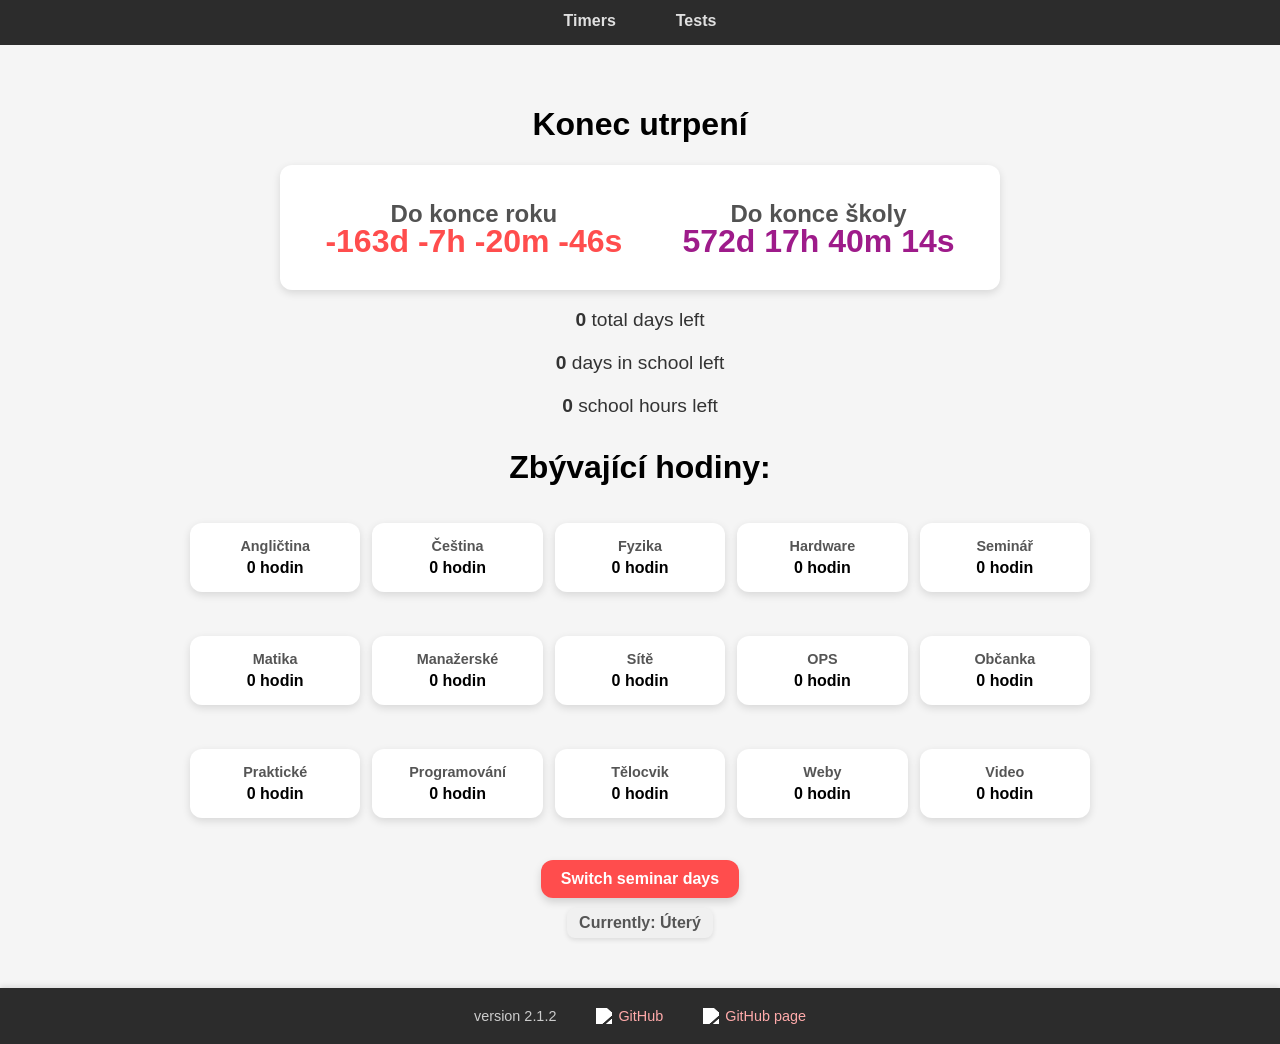
==== index.html @ 87d995f1 "fixed scroll and added a info text about if there are any texts" ====
<!DOCTYPE html>
<html lang="en">
<head>
    <meta charset="UTF-8">
    <meta name="viewport" content="width=device-width, initial-scale=1.0">
    <link rel="stylesheet" href="index.css">
    <link rel="icon" href="https://cdn3.emoji.gg/emojis/8390-suicide.png" type="image/x-icon">
    <title>Suffering counter</title>
</head>
<body>
    <header>
        <a href="https://drhavran.github.io/Suffering-Counter/">Timers</a> 
        <a href="https://drhavran.github.io/Suffering-Counter/test/test.html">Tests</a> 
    </header>
    <header class="hidden">
        <a href="file:///C:/Users/Havran/Desktop/Code/Suffering-Counter/index.html">Local timers</a>
        <a href="file:///C:/Users/Havran/Desktop/Code/Suffering-Counter/test/test.html">Local tests</a>
    </header>

    <h1>Konec utrpení</h1>
    <div id="timers">
        <div class="down">
            <h2>Do konce roku</h2>
            <p id="timer"></p>
        </div>
        <div class="down">
            <h2>Do konce školy</h2>
            <p id="timerLong"></p>
        </div>
    </div>

    <p id="totalDays"></p>
    <p id="daysInSchool"></p>
    <p id="hours"></p>

    <h1>Zbývající hodiny:</h1>
    <div id="specificClasses">
        <p id="Angličtina"></p>
        <p id="Čeština"></p>
        <p id="Fyzika"></p>
        <p id="Hardware"></p>
        <p id="Seminář"></p>
        <p id="Matika"></p>
        <p id="Manažerské"></p>
        <p id="Sítě"></p>
        <p id="OPS"></p>
        <p id="Občanka"></p>
        <p id="Praktické"></p>
        <p id="Programování"></p>
        <p id="Tělocvik"></p>
        <p id="Weby"></p>
        <p id="Video"></p>
    </div>
    <button onclick="switchDays()">Switch seminar days</button>
    <p id="current">Currently: Úterý</p>


    <footer>
        <p>version 2.1.2</p>
        <a href="https://github.com/DrHavran">
            <img src="https://cdn-icons-png.flaticon.com/512/25/25231.png" alt="GitHub" class="github-icon"> GitHub
        </a>
        <a href="https://github.com/DrHavran/Suffering-Counter">
            <img src="https://cdn-icons-png.flaticon.com/512/25/25231.png" alt="GitHub" class="github-icon"> GitHub page
        </a>
    </footer>
    <script src="index.js"></script>
</body>
</html>
---- index.css ----
/* ---------- BASE & LAYOUT ---------- */
html, body {
    height: 100%;
    margin: 0;
    padding: 0;
    overscroll-behavior: none;
}

body {
    margin: 0;
    font-family: 'Segoe UI', Tahoma, Geneva, Verdana, sans-serif;
    background: #f5f5f5;
    display: flex;
    flex-direction: column;
    align-items: center;
    min-height: 100vh;
    overflow-x: hidden;
}

/* ---------- HEADINGS ---------- */
h2 {
    color: #525252;
    margin-bottom: -15px;
}

/* ---------- TIMERS (common styles) ---------- */
#timer,
#timerLong {
    padding: 5px 30px 0 30px;
    font-size: 2rem;
    font-weight: bold;
    margin: 5px 0 15px 0;
}
#timer {
    color: #ff4d4d;
}
#timerLong {
    color: #9e1b8a;
}

/* ---------- INFO PARAGRAPHS ---------- */
#daysInSchool,
#hours,
#totalDays {
    font-size: 1.2rem;
    color: #333;
}
#daysInSchool {
    margin-bottom: 2px;
}
#totalDays {
    margin-bottom: 2px;
}
#hours {
    margin-bottom: 10px;
}

/* ---------- SUBJECT GRID ---------- */
#specificClasses {
    display: grid;
    grid-template-columns: repeat(auto-fit, minmax(150px, 1fr));
    gap: 12px;
    width: 100%;
    max-width: 900px;
}

#specificClasses > p {
    background: #fff;
    padding: 15px;
    border-radius: 12px;
    text-align: center;
    font-weight: 600;
    font-family: 'Segoe UI', Tahoma, Geneva, Verdana, sans-serif;
    box-shadow: 0 3px 8px rgba(0,0,0,0.12);
    transition: transform 0.2s, box-shadow 0.2s;
    display: flex;
    flex-direction: column;
    justify-content: center;
    align-items: center;
    position: relative;
}

#specificClasses p::before {
    content: attr(id);
    font-size: 0.9rem;
    font-weight: 700;
    color: #555;
    margin-bottom: 5px;
    text-transform: capitalize;
}

#specificClasses > p:hover {
    transform: translateY(-3px);
    box-shadow: 0 6px 12px rgba(0,0,0,0.18);
}

/* ---------- BUTTON ---------- */
button {
    margin-top: 3ex;
    background-color: #ff4d4d;
    color: #fff;
    font-weight: bold;
    font-size: 1rem;
    padding: 10px 20px;
    border: none;
    border-radius: 12px;
    cursor: pointer;
    box-shadow: 0 4px 8px rgba(0,0,0,0.15);
    transition: transform 0.2s, box-shadow 0.2s, background-color 0.2s;
}

button:hover {
    background-color: #e04343;
    transform: translateY(-2px);
    box-shadow: 0 6px 12px rgba(0,0,0,0.2);
}

button:active {
    transform: translateY(1px);
    box-shadow: 0 3px 6px rgba(0,0,0,0.15);
}

/* ---------- CURRENT DAY INDICATOR ---------- */
#current {
    margin-bottom: 50px;
    margin-top: 10px;
    font-weight: 600;
    font-size: 1rem;
    color: #555;
    background-color: #f0f0f0;
    padding: 6px 12px;
    border-radius: 8px;
    display: inline-block;
    box-shadow: 0 2px 5px rgba(0,0,0,0.1);
    transition: background-color 0.2s, color 0.2s;
}

#current:hover {
    background-color: #e8e8e8;
}

/* ---------- TIMER CONTAINER ---------- */
.down {
    display: flex;
    flex-direction: column;
    align-items: center;
}

#timers {
    background: #fff;
    padding: 15px;
    border-radius: 12px;
    text-align: center;
    font-weight: 600;
    box-shadow: 0 3px 8px rgba(0,0,0,0.12);
    display: flex;
    justify-content: space-between;
}

/* Mobile: stack timers vertically & stretch full width */
@media (max-width: 610px) {
    #timers {
        flex-direction: column;
        gap: 15px;
    }
    #timers .down {
        width: 100%;
    }
}

/* ---------- HEADER (online/local links) ---------- */
header {
    width: 100%;
    background-color: #2c2c2c;
    display: flex;
    justify-content: center;
    gap: 0;
    padding: 0;
    margin-bottom: 20px;
}

header a {
    background-color: #2c2c2c;
    color: #e0e0e0;
    text-decoration: none;
    font-weight: 600;
    padding: 12px 30px;
    transition: 0.2s;
    border-bottom: 3px solid transparent;
}

header a:hover {
    background-color: #3a3a3a;
    border-bottom-color: #ff4d4d;
    color: white;
}

/* ---------- FOOTER (gray bar, sticky) ---------- */
footer {
    margin-top: auto;
    padding: 20px 0;
    background-color: #2c2c2c;
    color: #e0e0e0;
    width: 100%;
    display: flex;
    justify-content: center;
    gap: 40px;
    flex-wrap: wrap;
    font-size: 0.9rem;
    box-shadow: 0 -2px 5px rgba(0,0,0,0.1);
}

footer p {
    margin: 0;
    color: #ccc;
}

footer a {
    color: #ffaaaa;
    text-decoration: none;
    display: inline-flex;
    align-items: center;
    gap: 6px;
    transition: color 0.2s;
}

footer a:hover {
    color: #ffffff;
    text-decoration: underline;
}

/* GitHub icon image (PNG) */
.github-icon {
    width: 16px;
    height: 16px;
    display: inline-block;
    vertical-align: middle;
    filter: brightness(0) invert(1);
}

.hidden {
    visibility: hidden;
    height: 0px;
}
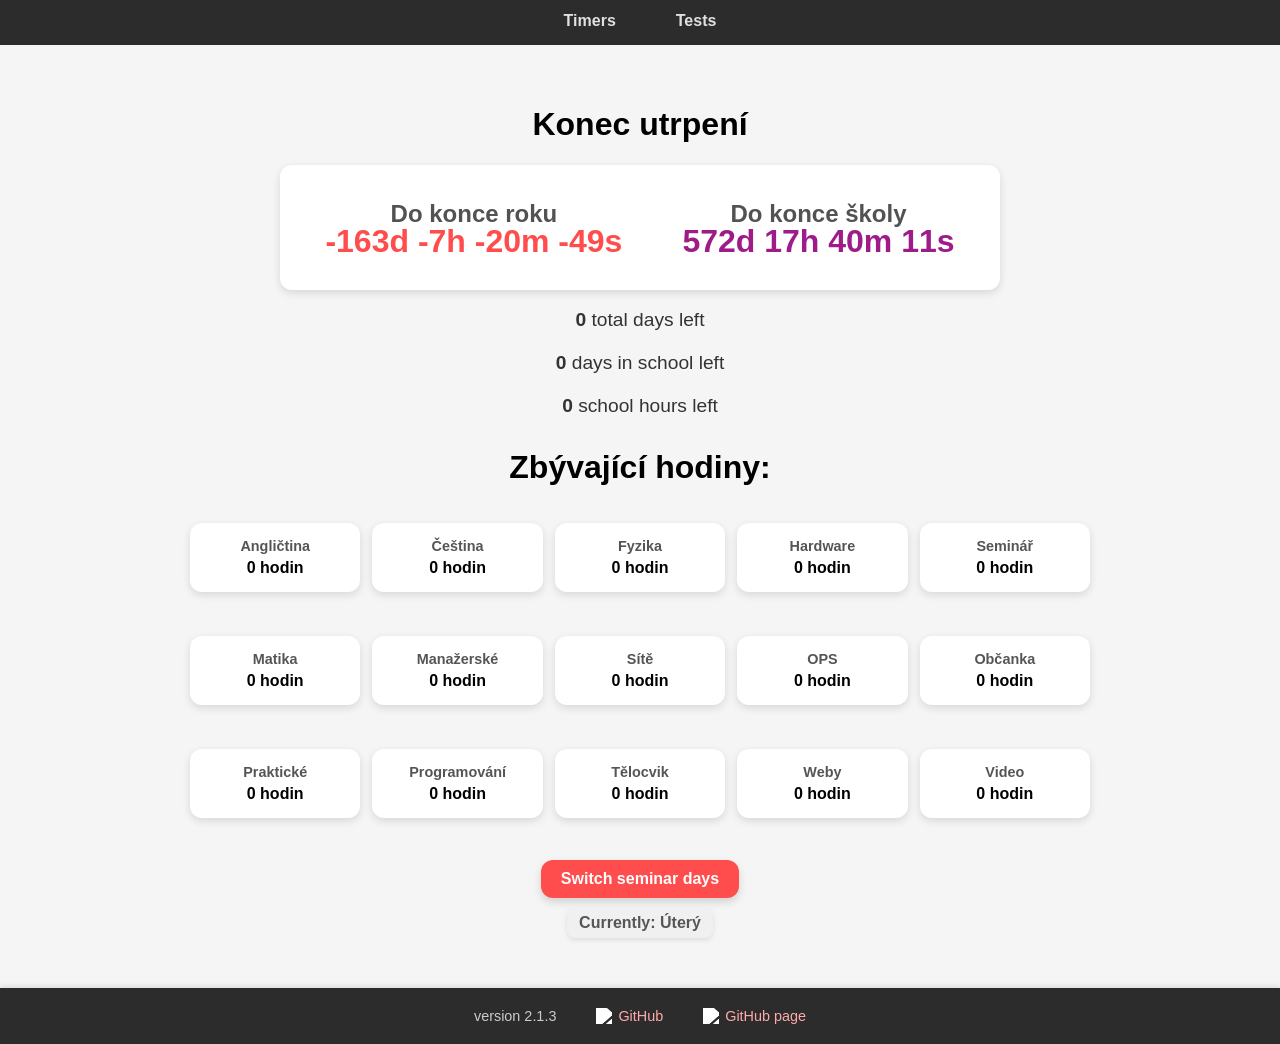
==== commit 03ec198e: "fixed mrkda datum being in the wrong timezone" ====
--- a/index.html
+++ b/index.html
@@ -56,7 +56,7 @@
 
 
     <footer>
-        <p>version 2.1.2</p>
+        <p>version 2.1.3</p>
         <a href="https://github.com/DrHavran">
             <img src="https://cdn-icons-png.flaticon.com/512/25/25231.png" alt="GitHub" class="github-icon"> GitHub
         </a>
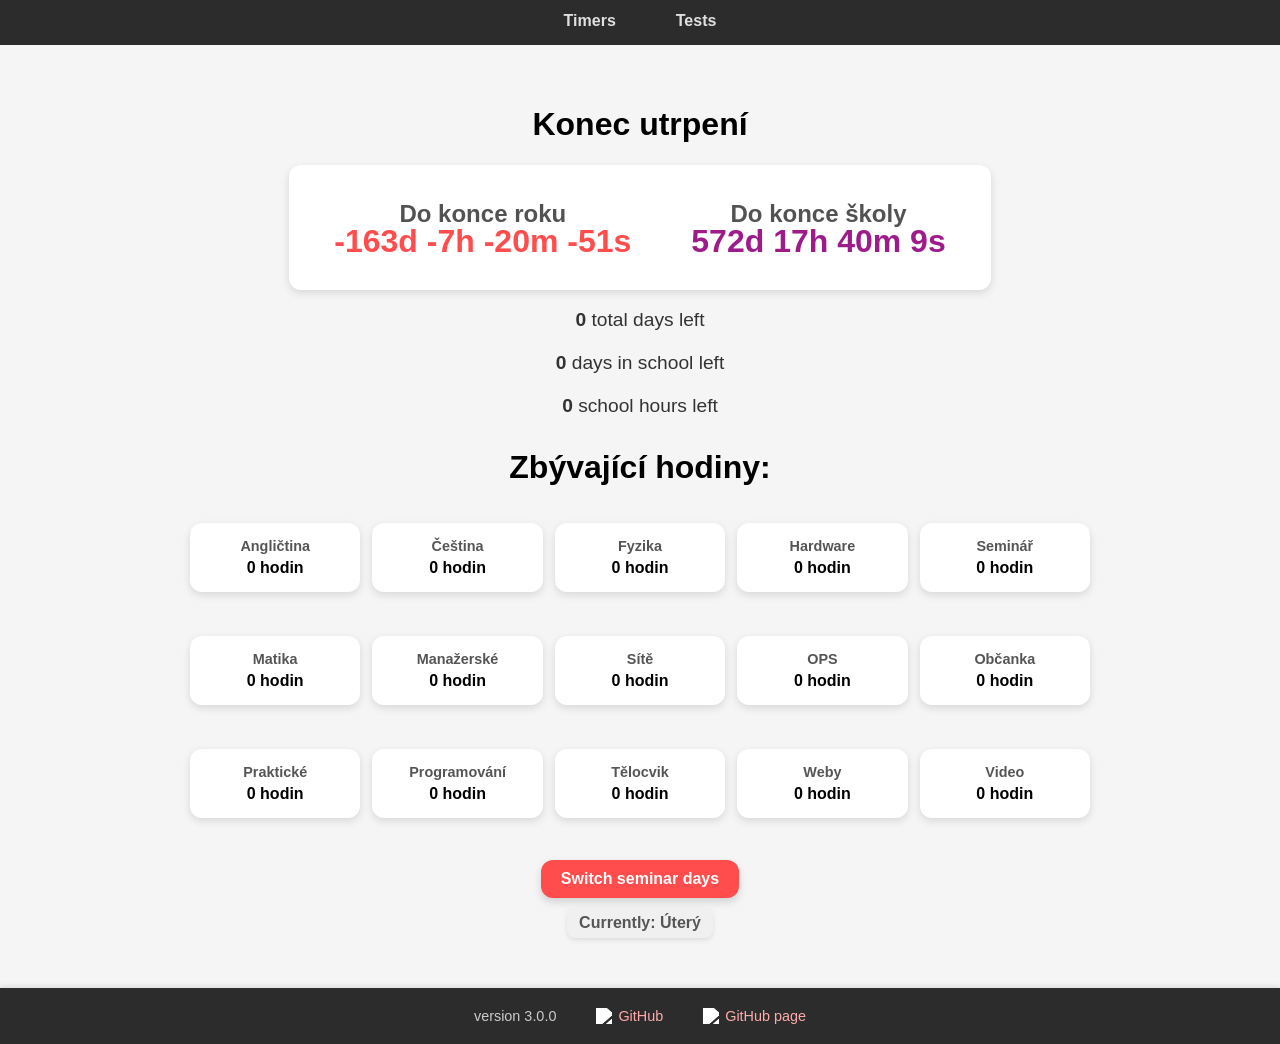
==== commit ede48804: "Init commit" ====
--- a/index.html
+++ b/index.html
@@ -56,7 +56,7 @@
 
 
     <footer>
-        <p>version 2.1.3</p>
+        <p>version 3.0.0</p>
         <a href="https://github.com/DrHavran">
             <img src="https://cdn-icons-png.flaticon.com/512/25/25231.png" alt="GitHub" class="github-icon"> GitHub
         </a>
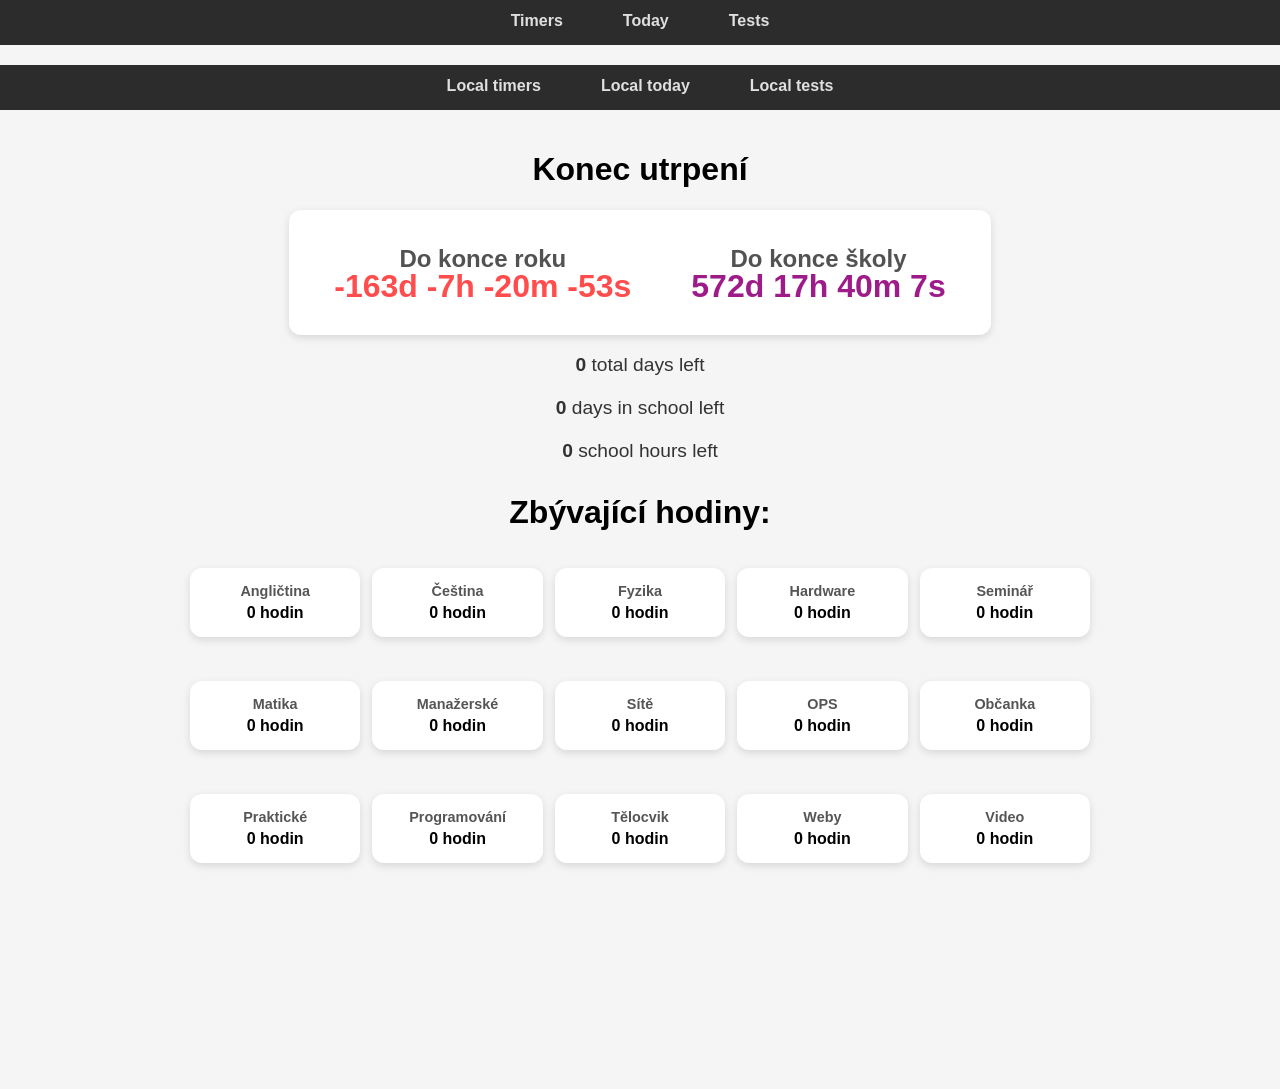
==== commit 48300193: "mrdám to" ====
--- a/index.html
+++ b/index.html
@@ -4,16 +4,19 @@
     <meta charset="UTF-8">
     <meta name="viewport" content="width=device-width, initial-scale=1.0">
     <link rel="stylesheet" href="index.css">
+    <link rel="stylesheet" href="general.css">
     <link rel="icon" href="https://cdn3.emoji.gg/emojis/8390-suicide.png" type="image/x-icon">
     <title>Suffering counter</title>
 </head>
 <body>
     <header>
         <a href="https://drhavran.github.io/Suffering-Counter/">Timers</a> 
+        <a href="https://drhavran.github.io/Suffering-Counter/day/day.html">Today</a> 
         <a href="https://drhavran.github.io/Suffering-Counter/test/test.html">Tests</a> 
     </header>
     <header class="hidden">
         <a href="file:///C:/Users/Havran/Desktop/Code/Suffering-Counter/index.html">Local timers</a>
+        <a href="file:///C:/Users/Havran/Desktop/Code/Suffering-Counter/day/day.html">Local today</a>
         <a href="file:///C:/Users/Havran/Desktop/Code/Suffering-Counter/test/test.html">Local tests</a>
     </header>
 
--- a/index.css
+++ b/index.css
@@ -1,13 +1,4 @@
-/* ---------- BASE & LAYOUT ---------- */
-html, body {
-    height: 100%;
-    margin: 0;
-    padding: 0;
-    overscroll-behavior: none;
-}
-
 body {
-    margin: 0;
     font-family: 'Segoe UI', Tahoma, Geneva, Verdana, sans-serif;
     background: #f5f5f5;
     display: flex;
@@ -166,79 +157,4 @@
     #timers .down {
         width: 100%;
     }
-}
-
-/* ---------- HEADER (online/local links) ---------- */
-header {
-    width: 100%;
-    background-color: #2c2c2c;
-    display: flex;
-    justify-content: center;
-    gap: 0;
-    padding: 0;
-    margin-bottom: 20px;
-}
-
-header a {
-    background-color: #2c2c2c;
-    color: #e0e0e0;
-    text-decoration: none;
-    font-weight: 600;
-    padding: 12px 30px;
-    transition: 0.2s;
-    border-bottom: 3px solid transparent;
-}
-
-header a:hover {
-    background-color: #3a3a3a;
-    border-bottom-color: #ff4d4d;
-    color: white;
-}
-
-/* ---------- FOOTER (gray bar, sticky) ---------- */
-footer {
-    margin-top: auto;
-    padding: 20px 0;
-    background-color: #2c2c2c;
-    color: #e0e0e0;
-    width: 100%;
-    display: flex;
-    justify-content: center;
-    gap: 40px;
-    flex-wrap: wrap;
-    font-size: 0.9rem;
-    box-shadow: 0 -2px 5px rgba(0,0,0,0.1);
-}
-
-footer p {
-    margin: 0;
-    color: #ccc;
-}
-
-footer a {
-    color: #ffaaaa;
-    text-decoration: none;
-    display: inline-flex;
-    align-items: center;
-    gap: 6px;
-    transition: color 0.2s;
-}
-
-footer a:hover {
-    color: #ffffff;
-    text-decoration: underline;
-}
-
-/* GitHub icon image (PNG) */
-.github-icon {
-    width: 16px;
-    height: 16px;
-    display: inline-block;
-    vertical-align: middle;
-    filter: brightness(0) invert(1);
-}
-
-.hidden {
-    visibility: hidden;
-    height: 0px;
 }
--- a/general.css
+++ b/general.css
@@ -0,0 +1,85 @@
+html {
+    overflow-y: scroll;
+}
+
+html, body {
+    height: 100%;
+    margin: 0;
+    padding: 0;
+    overscroll-behavior: none;
+}
+
+/* ---------- HEADER ---------- */
+header {
+    width: 100%;
+    background-color: #2c2c2c;
+    display: flex;
+    justify-content: center;
+    gap: 0;
+    padding: 0;
+    margin-bottom: 20px;
+}
+
+header a {
+    background-color: #2c2c2c;
+    color: #e0e0e0;
+    text-decoration: none;
+    font-weight: 600;
+    padding: 12px 30px;
+    transition: 0.2s;
+    border-bottom: 3px solid transparent;
+}
+
+header a:hover {
+    background-color: #3a3a3a;
+    border-bottom-color: #ff4d4d;
+    color: white;
+}
+
+/* ---------- FOOTER ---------- */
+footer {
+    margin-top: auto;
+    padding: 20px 0;
+    background-color: #2c2c2c;
+    color: #e0e0e0;
+    width: 100%;
+    display: flex;
+    justify-content: center;
+    gap: 40px;
+    flex-wrap: wrap;
+    font-size: 0.9rem;
+    box-shadow: 0 -2px 5px rgba(0,0,0,0.1);
+}
+
+footer p {
+    margin: 0;
+    color: #ccc;
+}
+
+footer a {
+    color: #ffaaaa;
+    text-decoration: none;
+    display: inline-flex;
+    align-items: center;
+    gap: 6px;
+    transition: color 0.2s;
+}
+
+footer a:hover {
+    color: #ffffff;
+    text-decoration: underline;
+}
+
+/* GitHub icon image (PNG) */
+.github-icon {
+    width: 16px;
+    height: 16px;
+    display: inline-block;
+    vertical-align: middle;
+    filter: brightness(0) invert(1);
+}
+
+.hidde {
+    visibility: hidden;
+    height: 0px;
+}
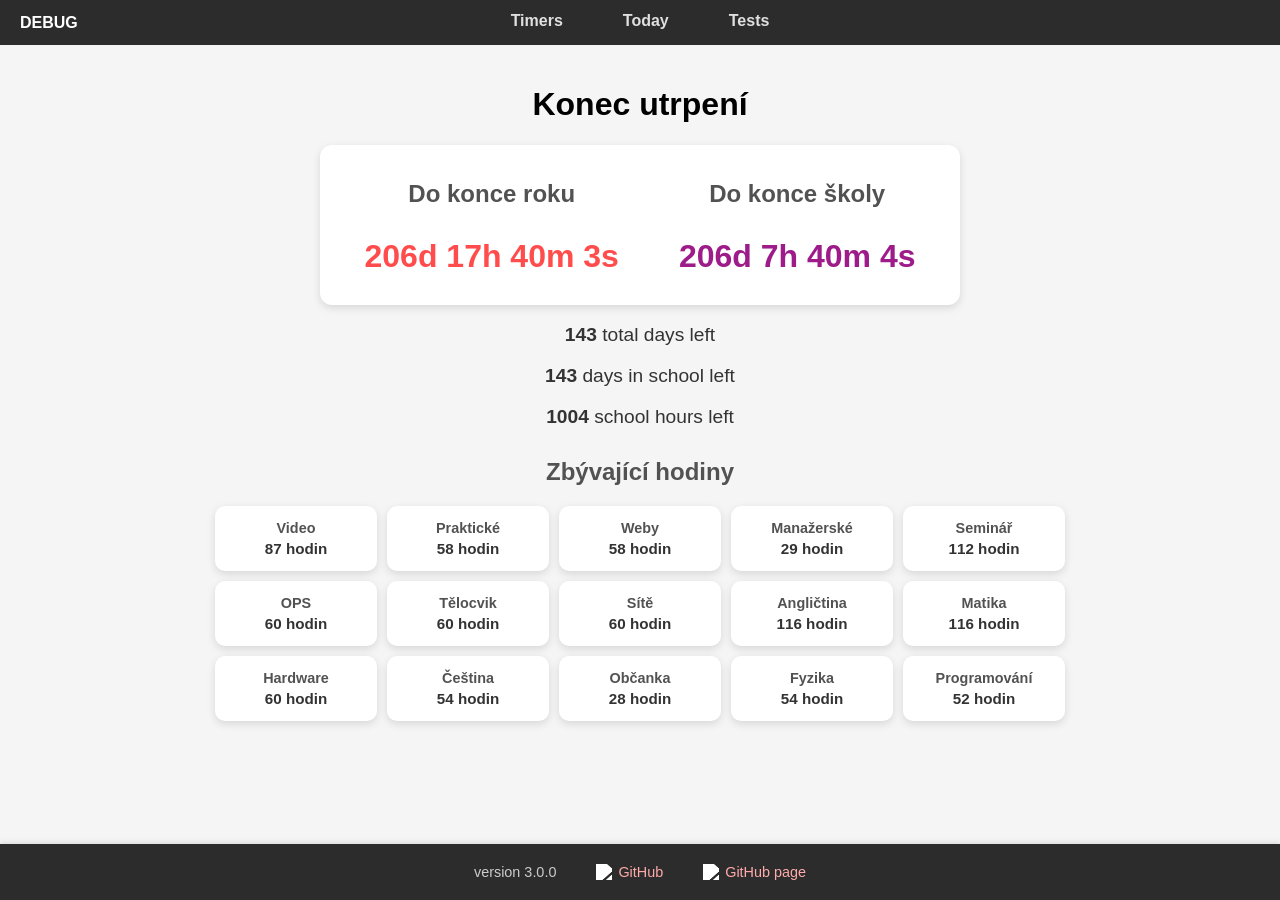
==== commit ed1d455b: "3.0.0" ====
--- a/index.html
+++ b/index.html
@@ -1,72 +1,58 @@
 <!DOCTYPE html>
-<html lang="en">
+<html lang="cs">
 <head>
     <meta charset="UTF-8">
     <meta name="viewport" content="width=device-width, initial-scale=1.0">
+
     <link rel="stylesheet" href="index.css">
-    <link rel="stylesheet" href="general.css">
-    <link rel="icon" href="https://cdn3.emoji.gg/emojis/8390-suicide.png" type="image/x-icon">
-    <title>Suffering counter</title>
+    <link rel="stylesheet" href="../shared modules/general.css">
+
+    <link
+        rel="icon"
+        href="https://cdn3.emoji.gg/emojis/8390-suicide.png"
+        type="image/x-icon"
+    >
+
+    <title>Suffering Counter</title>
 </head>
+
 <body>
-    <header>
-        <a href="https://drhavran.github.io/Suffering-Counter/">Timers</a> 
-        <a href="https://drhavran.github.io/Suffering-Counter/day/day.html">Today</a> 
-        <a href="https://drhavran.github.io/Suffering-Counter/test/test.html">Tests</a> 
-    </header>
-    <header class="hidden">
-        <a href="file:///C:/Users/Havran/Desktop/Code/Suffering-Counter/index.html">Local timers</a>
-        <a href="file:///C:/Users/Havran/Desktop/Code/Suffering-Counter/day/day.html">Local today</a>
-        <a href="file:///C:/Users/Havran/Desktop/Code/Suffering-Counter/test/test.html">Local tests</a>
-    </header>
 
-    <h1>Konec utrpení</h1>
-    <div id="timers">
-        <div class="down">
-            <h2>Do konce roku</h2>
-            <p id="timer"></p>
-        </div>
-        <div class="down">
-            <h2>Do konce školy</h2>
-            <p id="timerLong"></p>
-        </div>
-    </div>
+    <div id="header"></div>
 
-    <p id="totalDays"></p>
-    <p id="daysInSchool"></p>
-    <p id="hours"></p>
+    <main>
+        <h1 id="page-title">Konec utrpení</h1>
 
-    <h1>Zbývající hodiny:</h1>
-    <div id="specificClasses">
-        <p id="Angličtina"></p>
-        <p id="Čeština"></p>
-        <p id="Fyzika"></p>
-        <p id="Hardware"></p>
-        <p id="Seminář"></p>
-        <p id="Matika"></p>
-        <p id="Manažerské"></p>
-        <p id="Sítě"></p>
-        <p id="OPS"></p>
-        <p id="Občanka"></p>
-        <p id="Praktické"></p>
-        <p id="Programování"></p>
-        <p id="Tělocvik"></p>
-        <p id="Weby"></p>
-        <p id="Video"></p>
-    </div>
-    <button onclick="switchDays()">Switch seminar days</button>
-    <p id="current">Currently: Úterý</p>
+        <section id="countdowns">
+            <div class="countdown">
+                <h2>Do konce roku</h2>
+                <p id="year-countdown"></p>
+            </div>
 
+            <div class="countdown">
+                <h2>Do konce školy</h2>
+                <p id="school-countdown"></p>
+            </div>
+        </section>
 
-    <footer>
-        <p>version 3.0.0</p>
-        <a href="https://github.com/DrHavran">
-            <img src="https://cdn-icons-png.flaticon.com/512/25/25231.png" alt="GitHub" class="github-icon"> GitHub
-        </a>
-        <a href="https://github.com/DrHavran/Suffering-Counter">
-            <img src="https://cdn-icons-png.flaticon.com/512/25/25231.png" alt="GitHub" class="github-icon"> GitHub page
-        </a>
-    </footer>
-    <script src="index.js"></script>
+        <section id="school-summary">
+            <p id="total-days"></p>
+            <p id="school-days"></p>
+            <p id="school-hours"></p>
+        </section>
+
+        <section id="remaining-hours">
+            <h2>Zbývající hodiny</h2>
+
+            <div id="subject-hours"></div>
+        </section>
+    </main>
+
+    <div id="footer"></div>
+
+    <script src="../shared modules/header.js"></script>
+    <script src="../shared modules/footer.js"></script>
+    <script type="module" src="index.js"></script>
+
 </body>
-</html>
+</html>
--- a/index.css
+++ b/index.css
@@ -1,160 +1,272 @@
-body {
-    font-family: 'Segoe UI', Tahoma, Geneva, Verdana, sans-serif;
-    background: #f5f5f5;
-    display: flex;
-    flex-direction: column;
-    align-items: center;
-    min-height: 100vh;
-    overflow-x: hidden;
-}
-
 /* ---------- HEADINGS ---------- */
+
 h2 {
     color: #525252;
-    margin-bottom: -15px;
-}
-
-/* ---------- TIMERS (common styles) ---------- */
-#timer,
-#timerLong {
+    margin-bottom: 20px;
+}
+
+
+/* ---------- TIMERS ---------- */
+
+#year-countdown,
+#school-countdown {
     padding: 5px 30px 0 30px;
     font-size: 2rem;
     font-weight: bold;
     margin: 5px 0 15px 0;
 }
-#timer {
+
+#year-countdown {
     color: #ff4d4d;
 }
-#timerLong {
+
+#school-countdown {
     color: #9e1b8a;
 }
 
+
 /* ---------- INFO PARAGRAPHS ---------- */
+
 #daysInSchool,
-#hours,
-#totalDays {
+#school-days,
+#school-hours,
+#total-days {
+    text-align: center;
     font-size: 1.2rem;
     color: #333;
 }
-#daysInSchool {
+
+#school-days {
     margin-bottom: 2px;
 }
-#totalDays {
+
+#total-days {
     margin-bottom: 2px;
 }
-#hours {
+
+#school-hours {
     margin-bottom: 10px;
 }
 
+
+/* ---------- REMAINING HOURS ---------- */
+
+#remaining-hours {
+    width: 100%;
+
+    display: flex;
+    flex-direction: column;
+    align-items: center;
+
+    margin-bottom: 50px;
+}
+
+#remaining-hours h2 {
+    margin-bottom: 20px;
+}
+
+
 /* ---------- SUBJECT GRID ---------- */
-#specificClasses {
+
+#subject-hours {
     display: grid;
-    grid-template-columns: repeat(auto-fit, minmax(150px, 1fr));
-    gap: 12px;
+    grid-template-columns: repeat(5, 1fr);
+    gap: 10px;
+
     width: 100%;
-    max-width: 900px;
-}
-
-#specificClasses > p {
+    max-width: 850px;
+}
+
+
+/* ---------- SUBJECT BOXES ---------- */
+
+.subject-card {
     background: #fff;
-    padding: 15px;
-    border-radius: 12px;
+
+    padding: 10px;
+    margin: 0;
+
+    min-height: 45px;
+
+    border-radius: 10px;
+
     text-align: center;
     font-weight: 600;
+
     font-family: 'Segoe UI', Tahoma, Geneva, Verdana, sans-serif;
-    box-shadow: 0 3px 8px rgba(0,0,0,0.12);
-    transition: transform 0.2s, box-shadow 0.2s;
+
+    box-shadow:
+        0 3px 8px rgba(0, 0, 0, 0.12);
+
+    transition:
+        transform 0.2s,
+        box-shadow 0.2s;
+
     display: flex;
     flex-direction: column;
+
     justify-content: center;
     align-items: center;
+
     position: relative;
 }
 
-#specificClasses p::before {
-    content: attr(id);
+
+/* ---------- SUBJECT NAME ---------- */
+
+.subject-name {
     font-size: 0.9rem;
     font-weight: 700;
-    color: #555;
-    margin-bottom: 5px;
-    text-transform: capitalize;
-}
-
-#specificClasses > p:hover {
+
+    color: #525252;
+
+    margin-bottom: 4px;
+}
+
+
+/* ---------- SUBJECT HOURS ---------- */
+
+.subject-hours {
+    font-size: 0.95rem;
+    font-weight: 600;
+
+    color: #333;
+}
+
+
+/* ---------- SUBJECT HOVER ---------- */
+
+.subject-card:hover {
     transform: translateY(-3px);
-    box-shadow: 0 6px 12px rgba(0,0,0,0.18);
-}
+
+    box-shadow:
+        0 6px 12px rgba(0, 0, 0, 0.18);
+}
+
 
 /* ---------- BUTTON ---------- */
+
 button {
     margin-top: 3ex;
+
     background-color: #ff4d4d;
     color: #fff;
+
     font-weight: bold;
     font-size: 1rem;
+
     padding: 10px 20px;
+
     border: none;
     border-radius: 12px;
+
     cursor: pointer;
-    box-shadow: 0 4px 8px rgba(0,0,0,0.15);
-    transition: transform 0.2s, box-shadow 0.2s, background-color 0.2s;
+
+    box-shadow:
+        0 4px 8px rgba(0, 0, 0, 0.15);
+
+    transition:
+        transform 0.2s,
+        box-shadow 0.2s,
+        background-color 0.2s;
 }
 
 button:hover {
     background-color: #e04343;
+
     transform: translateY(-2px);
-    box-shadow: 0 6px 12px rgba(0,0,0,0.2);
+
+    box-shadow:
+        0 6px 12px rgba(0, 0, 0, 0.2);
 }
 
 button:active {
     transform: translateY(1px);
-    box-shadow: 0 3px 6px rgba(0,0,0,0.15);
-}
+
+    box-shadow:
+        0 3px 6px rgba(0, 0, 0, 0.15);
+}
+
 
 /* ---------- CURRENT DAY INDICATOR ---------- */
+
 #current {
     margin-bottom: 50px;
     margin-top: 10px;
+
     font-weight: 600;
     font-size: 1rem;
+
     color: #555;
     background-color: #f0f0f0;
+
     padding: 6px 12px;
+
     border-radius: 8px;
+
     display: inline-block;
-    box-shadow: 0 2px 5px rgba(0,0,0,0.1);
-    transition: background-color 0.2s, color 0.2s;
+
+    box-shadow:
+        0 2px 5px rgba(0, 0, 0, 0.1);
+
+    transition:
+        background-color 0.2s,
+        color 0.2s;
 }
 
 #current:hover {
     background-color: #e8e8e8;
 }
 
+
 /* ---------- TIMER CONTAINER ---------- */
-.down {
+
+.countdown {
     display: flex;
     flex-direction: column;
     align-items: center;
 }
 
-#timers {
+#countdowns {
     background: #fff;
+
     padding: 15px;
+
     border-radius: 12px;
+
     text-align: center;
     font-weight: 600;
-    box-shadow: 0 3px 8px rgba(0,0,0,0.12);
+
+    box-shadow:
+        0 3px 8px rgba(0, 0, 0, 0.12);
+
     display: flex;
     justify-content: space-between;
 }
 
-/* Mobile: stack timers vertically & stretch full width */
+
+/* ---------- FOOTER SPACING ---------- */
+
+main {
+    padding-bottom: 40px;
+}
+
+
+/* ---------- MOBILE ---------- */
+
 @media (max-width: 610px) {
-    #timers {
+
+    #countdowns {
         flex-direction: column;
         gap: 15px;
     }
-    #timers .down {
+
+    #countdowns .countdown {
         width: 100%;
     }
+
+    #subject-hours {
+        grid-template-columns:
+            repeat(2, minmax(0, 1fr));
+    }
 }
--- a/shared modules/general.css
+++ b/shared modules/general.css
@@ -0,0 +1,167 @@
+/* ---------- PAGE ---------- */
+
+html {
+    overflow-y: auto;
+}
+
+html,
+body {
+    height: 100%;
+    margin: 0;
+    padding: 0;
+
+    overscroll-behavior: none;
+}
+
+body {
+    font-family: 'Segoe UI', Tahoma, Geneva, Verdana, sans-serif;
+    background: #f5f5f5;
+
+    display: flex;
+    flex-direction: column;
+
+    min-height: 100vh;
+
+    overflow-x: hidden;
+
+    user-select: none;
+    -webkit-user-select: none;
+    -moz-user-select: none;
+    -ms-user-select: none;
+}
+
+
+/* ---------- COMPONENT WRAPPERS ---------- */
+
+#header,
+#footer {
+    width: 100%;
+}
+
+
+/* ---------- MAIN ---------- */
+
+main {
+    width: 100%;
+    flex: 1;
+
+    display: flex;
+    flex-direction: column;
+    align-items: center;
+}
+
+
+/* ---------- HEADER ---------- */
+
+header {
+    width: 100%;
+
+    position: relative;
+
+    background-color: #2c2c2c;
+
+    display: flex;
+    justify-content: center;
+    align-items: center;
+
+    gap: 0;
+
+    padding: 0;
+    margin-bottom: 20px;
+
+    box-sizing: border-box;
+}
+
+header p {
+    position: absolute;
+    left: 20px;
+
+    margin: 0;
+
+    color: #ffffff;
+    font-weight: 600;
+}
+
+header a {
+    background-color: #2c2c2c;
+    color: #e0e0e0;
+
+    text-decoration: none;
+    font-weight: 600;
+
+    padding: 12px 30px;
+
+    transition: 0.2s;
+
+    border-bottom: 3px solid transparent;
+}
+
+header a:hover {
+    background-color: #3a3a3a;
+
+    border-bottom-color: #ff4d4d;
+
+    color: white;
+}
+
+
+/* ---------- FOOTER ---------- */
+
+footer {
+    width: 100%;
+
+    box-sizing: border-box;
+
+    margin-top: auto;
+    padding: 20px 0;
+
+    background-color: #2c2c2c;
+    color: #e0e0e0;
+
+    display: flex;
+    justify-content: center;
+    align-items: center;
+
+    gap: 40px;
+    flex-wrap: wrap;
+
+    font-size: 0.9rem;
+
+    box-shadow: 0 -2px 5px rgba(0, 0, 0, 0.1);
+}
+
+footer p {
+    margin: 0;
+    color: #ccc;
+}
+
+footer a {
+    color: #ffaaaa;
+
+    text-decoration: none;
+
+    display: inline-flex;
+    align-items: center;
+
+    gap: 6px;
+
+    transition: color 0.2s;
+}
+
+footer a:hover {
+    color: #ffffff;
+    text-decoration: underline;
+}
+
+
+/* ---------- GITHUB ICON ---------- */
+
+.github-icon {
+    width: 16px;
+    height: 16px;
+
+    display: inline-block;
+    vertical-align: middle;
+
+    filter: brightness(0) invert(1);
+}
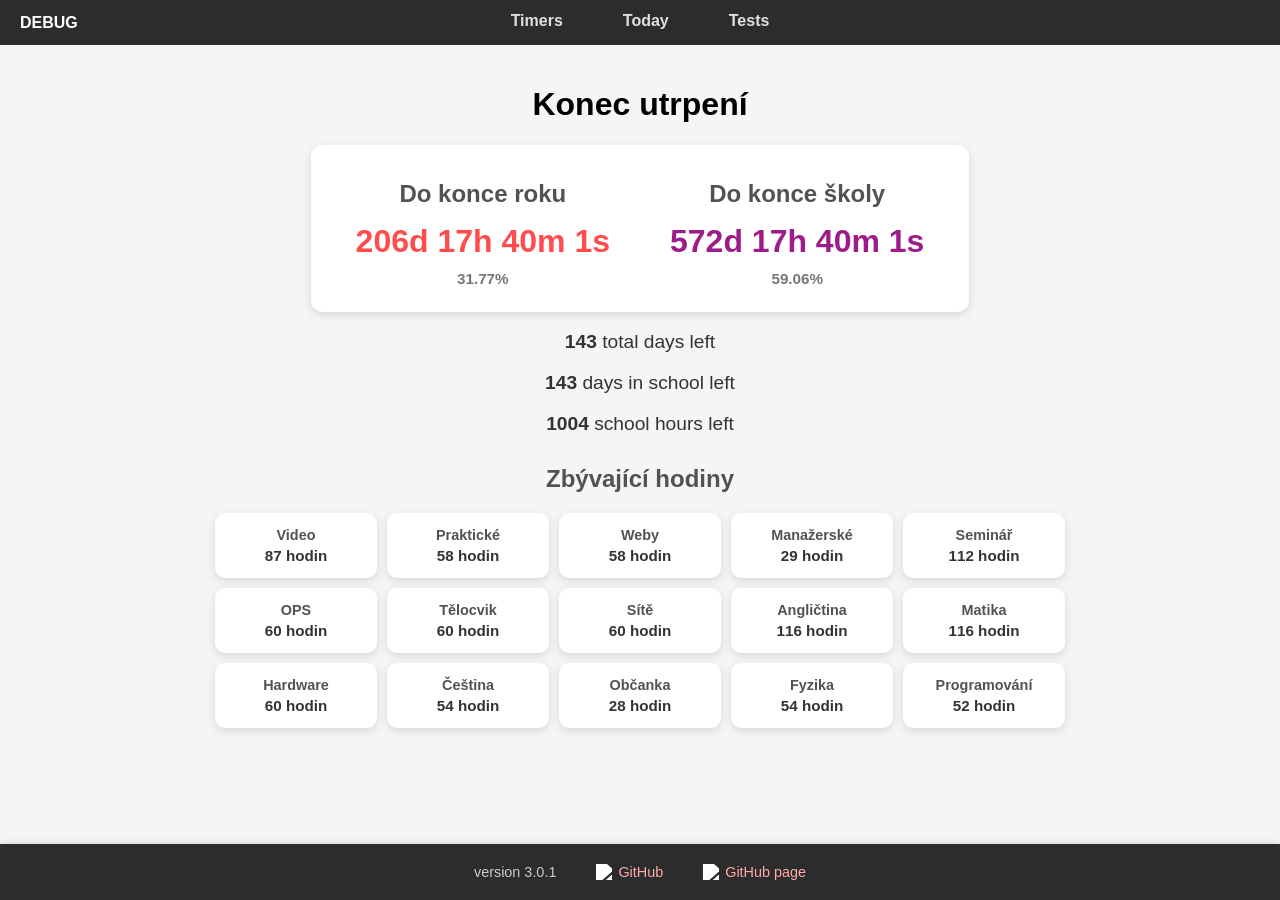
==== commit dbf0d66b: "update shit" ====
--- a/index.html
+++ b/index.html
@@ -27,11 +27,13 @@
             <div class="countdown">
                 <h2>Do konce roku</h2>
                 <p id="year-countdown"></p>
+                <p id="year-progress"></p>
             </div>
 
             <div class="countdown">
                 <h2>Do konce školy</h2>
                 <p id="school-countdown"></p>
+                <p id="school-progress"></p>
             </div>
         </section>
 
--- a/index.css
+++ b/index.css
@@ -11,9 +11,15 @@
 #year-countdown,
 #school-countdown {
     padding: 5px 30px 0 30px;
+
     font-size: 2rem;
     font-weight: bold;
-    margin: 5px 0 15px 0;
+
+    margin: 5px 0 5px 0;
+}
+
+.countdown h2 {
+    margin-bottom: 5px;
 }
 
 #year-countdown {
@@ -22,6 +28,21 @@
 
 #school-countdown {
     color: #9e1b8a;
+}
+
+
+/* ---------- PROGRESS ---------- */
+
+#year-progress,
+#school-progress {
+    color: #777;
+
+    font-size: 0.95rem;
+    font-weight: 600;
+
+    text-align: center;
+
+    margin: 5px 0 10px 0;
 }
 
 
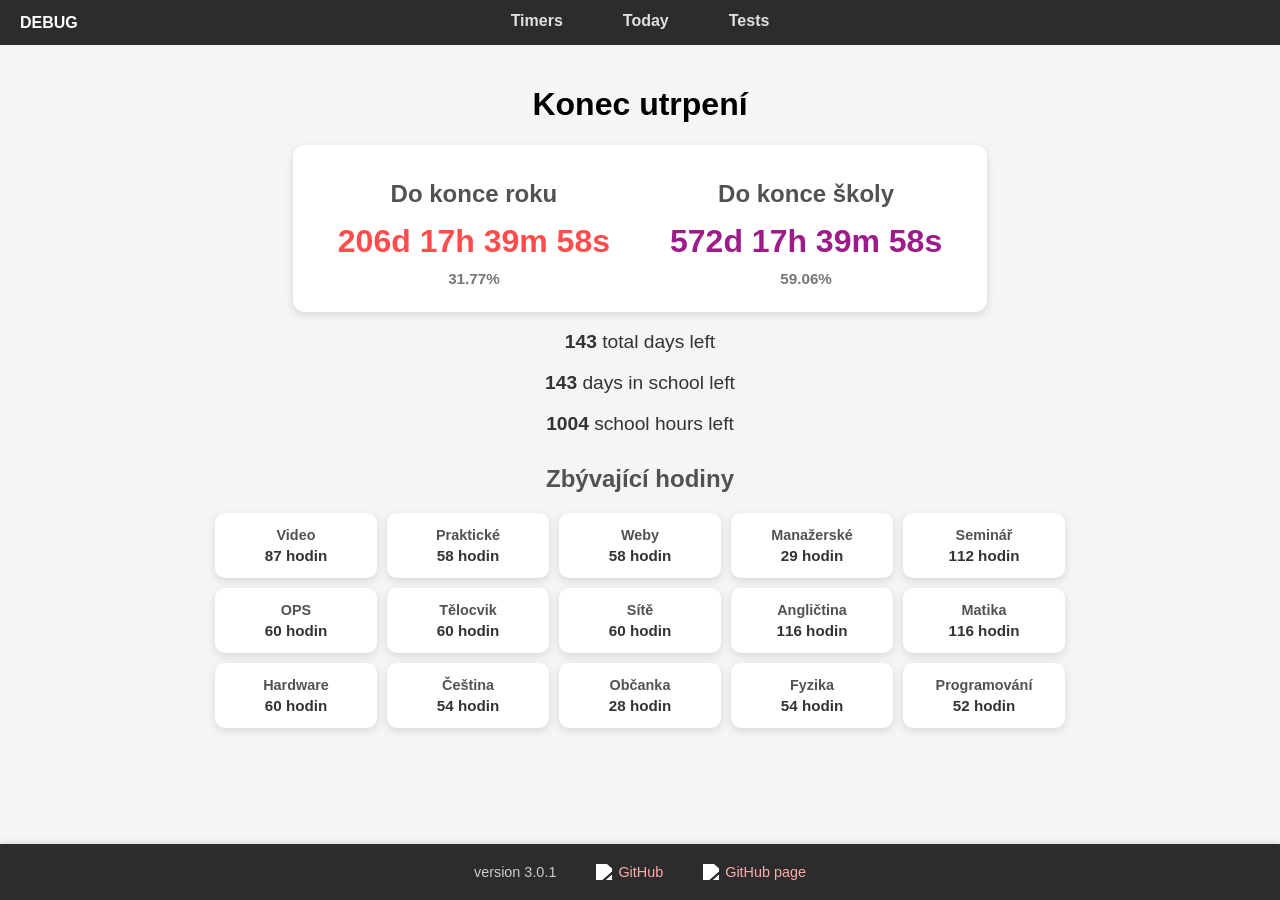
==== commit 40e3b145: "css" ====
--- a/index.html
+++ b/index.html
@@ -5,7 +5,7 @@
     <meta name="viewport" content="width=device-width, initial-scale=1.0">
 
     <link rel="stylesheet" href="index.css">
-    <link rel="stylesheet" href="../shared modules/general.css">
+    <link rel="stylesheet" href="./shared modules/general.css">
 
     <link
         rel="icon"
@@ -52,8 +52,8 @@
 
     <div id="footer"></div>
 
-    <script src="../shared modules/header.js"></script>
-    <script src="../shared modules/footer.js"></script>
+    <script src="./shared modules/header.js"></script>
+    <script src="./shared modules/footer.js"></script>
     <script type="module" src="index.js"></script>
 
 </body>
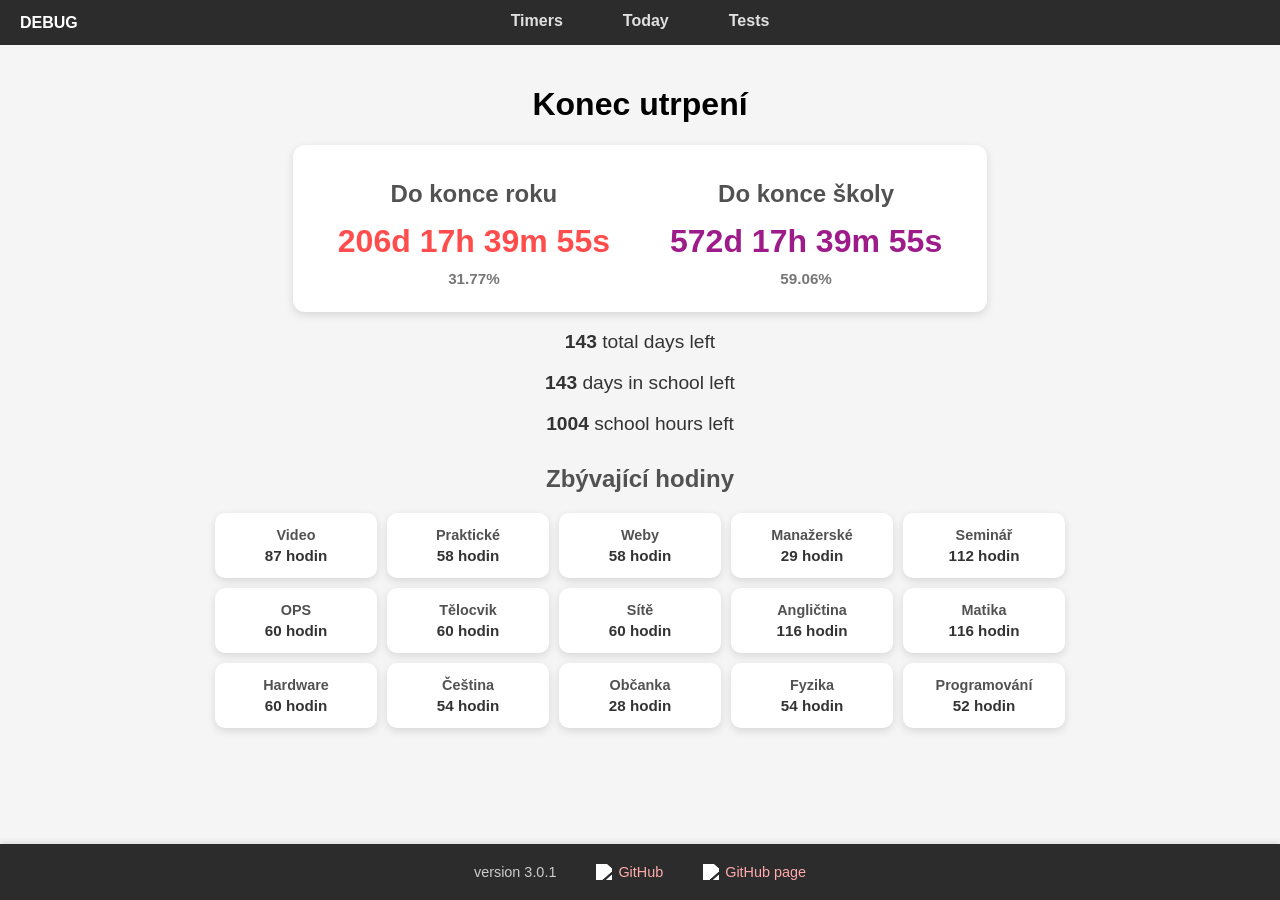
==== commit d92a4f26: "kill me already please" ====
--- a/index.html
+++ b/index.html
@@ -5,7 +5,7 @@
     <meta name="viewport" content="width=device-width, initial-scale=1.0">
 
     <link rel="stylesheet" href="index.css">
-    <link rel="stylesheet" href="./shared modules/general.css">
+    <link rel="stylesheet" href="./shared-modules/general.css">
 
     <link
         rel="icon"
@@ -52,8 +52,8 @@
 
     <div id="footer"></div>
 
-    <script src="./shared modules/header.js"></script>
-    <script src="./shared modules/footer.js"></script>
+    <script src="./shared-modules/header.js"></script>
+    <script src="./shared-modules/footer.js"></script>
     <script type="module" src="index.js"></script>
 
 </body>
--- a/shared-modules/general.css
+++ b/shared-modules/general.css
@@ -0,0 +1,167 @@
+/* ---------- PAGE ---------- */
+
+html {
+    overflow-y: auto;
+}
+
+html,
+body {
+    height: 100%;
+    margin: 0;
+    padding: 0;
+
+    overscroll-behavior: none;
+}
+
+body {
+    font-family: 'Segoe UI', Tahoma, Geneva, Verdana, sans-serif;
+    background: #f5f5f5;
+
+    display: flex;
+    flex-direction: column;
+
+    min-height: 100vh;
+
+    overflow-x: hidden;
+
+    user-select: none;
+    -webkit-user-select: none;
+    -moz-user-select: none;
+    -ms-user-select: none;
+}
+
+
+/* ---------- COMPONENT WRAPPERS ---------- */
+
+#header,
+#footer {
+    width: 100%;
+}
+
+
+/* ---------- MAIN ---------- */
+
+main {
+    width: 100%;
+    flex: 1;
+
+    display: flex;
+    flex-direction: column;
+    align-items: center;
+}
+
+
+/* ---------- HEADER ---------- */
+
+header {
+    width: 100%;
+
+    position: relative;
+
+    background-color: #2c2c2c;
+
+    display: flex;
+    justify-content: center;
+    align-items: center;
+
+    gap: 0;
+
+    padding: 0;
+    margin-bottom: 20px;
+
+    box-sizing: border-box;
+}
+
+header p {
+    position: absolute;
+    left: 20px;
+
+    margin: 0;
+
+    color: #ffffff;
+    font-weight: 600;
+}
+
+header a {
+    background-color: #2c2c2c;
+    color: #e0e0e0;
+
+    text-decoration: none;
+    font-weight: 600;
+
+    padding: 12px 30px;
+
+    transition: 0.2s;
+
+    border-bottom: 3px solid transparent;
+}
+
+header a:hover {
+    background-color: #3a3a3a;
+
+    border-bottom-color: #ff4d4d;
+
+    color: white;
+}
+
+
+/* ---------- FOOTER ---------- */
+
+footer {
+    width: 100%;
+
+    box-sizing: border-box;
+
+    margin-top: auto;
+    padding: 20px 0;
+
+    background-color: #2c2c2c;
+    color: #e0e0e0;
+
+    display: flex;
+    justify-content: center;
+    align-items: center;
+
+    gap: 40px;
+    flex-wrap: wrap;
+
+    font-size: 0.9rem;
+
+    box-shadow: 0 -2px 5px rgba(0, 0, 0, 0.1);
+}
+
+footer p {
+    margin: 0;
+    color: #ccc;
+}
+
+footer a {
+    color: #ffaaaa;
+
+    text-decoration: none;
+
+    display: inline-flex;
+    align-items: center;
+
+    gap: 6px;
+
+    transition: color 0.2s;
+}
+
+footer a:hover {
+    color: #ffffff;
+    text-decoration: underline;
+}
+
+
+/* ---------- GITHUB ICON ---------- */
+
+.github-icon {
+    width: 16px;
+    height: 16px;
+
+    display: inline-block;
+    vertical-align: middle;
+
+    filter: brightness(0) invert(1);
+}
